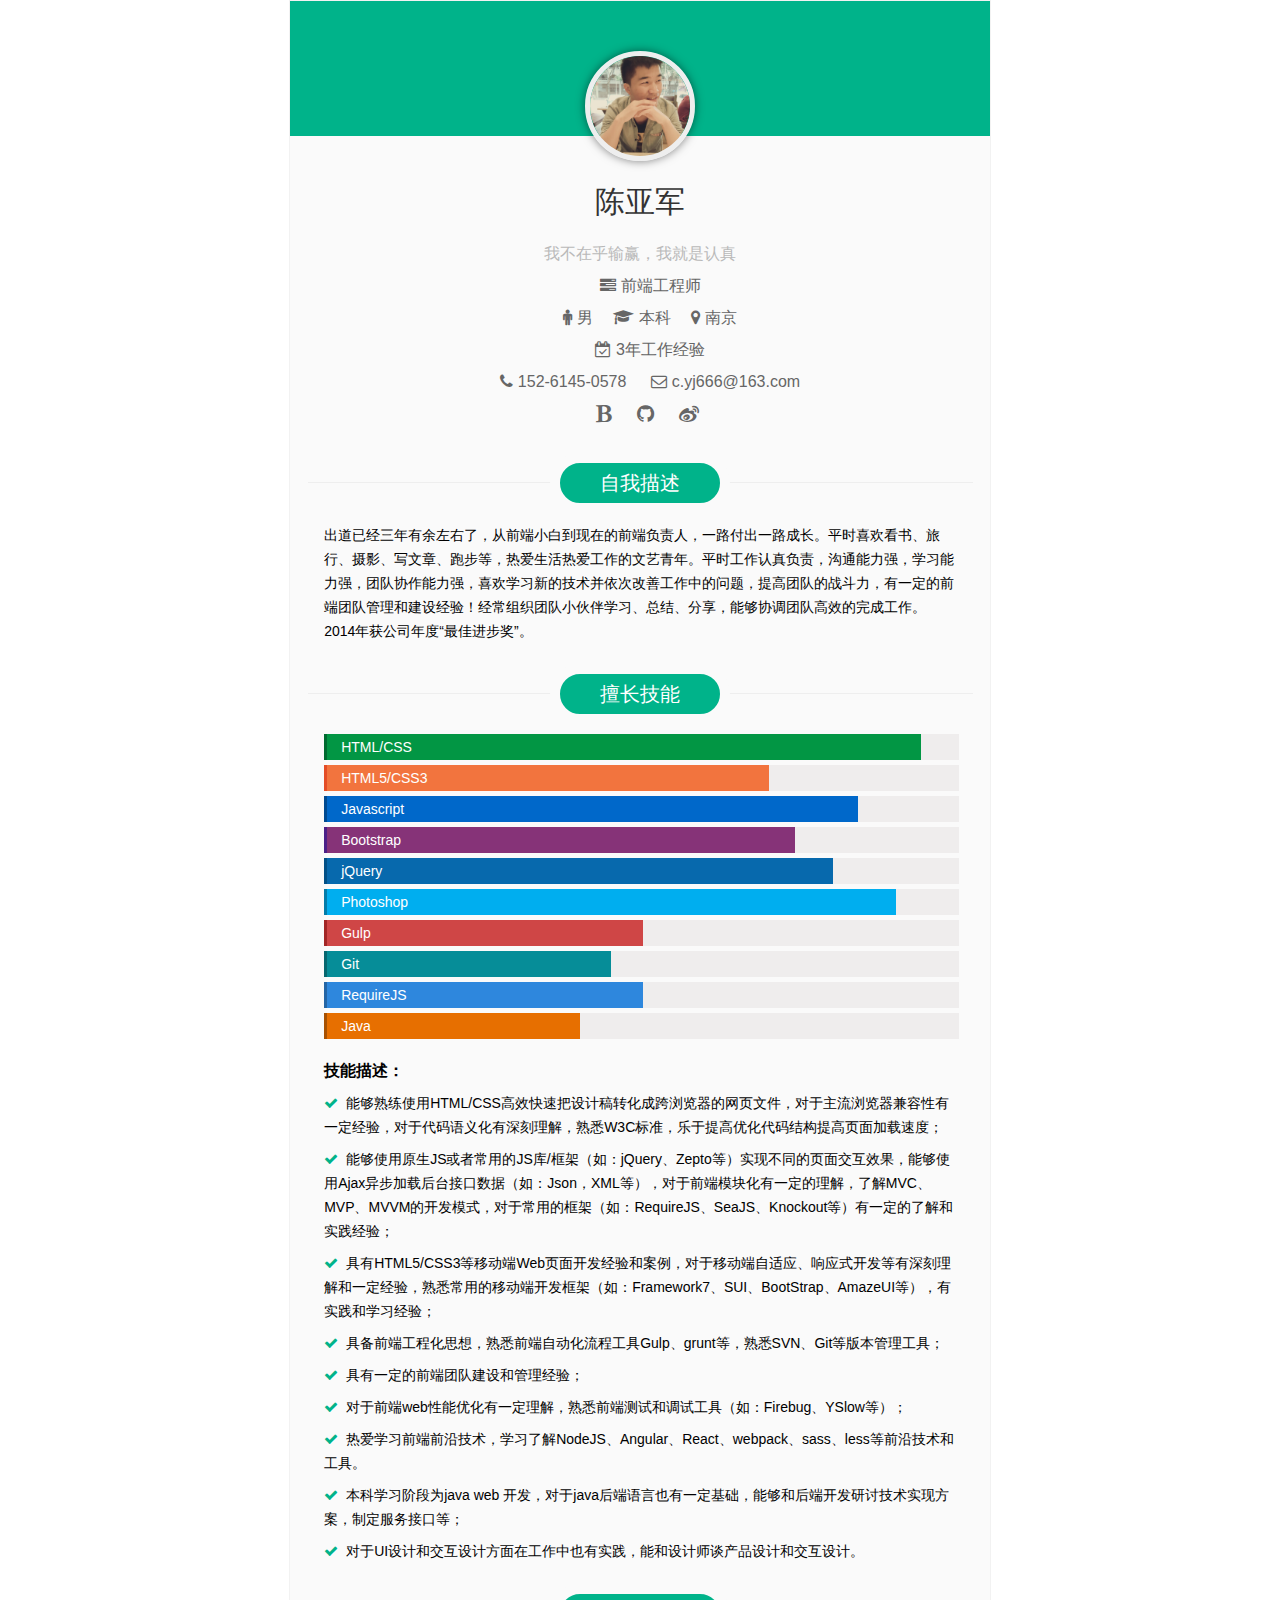
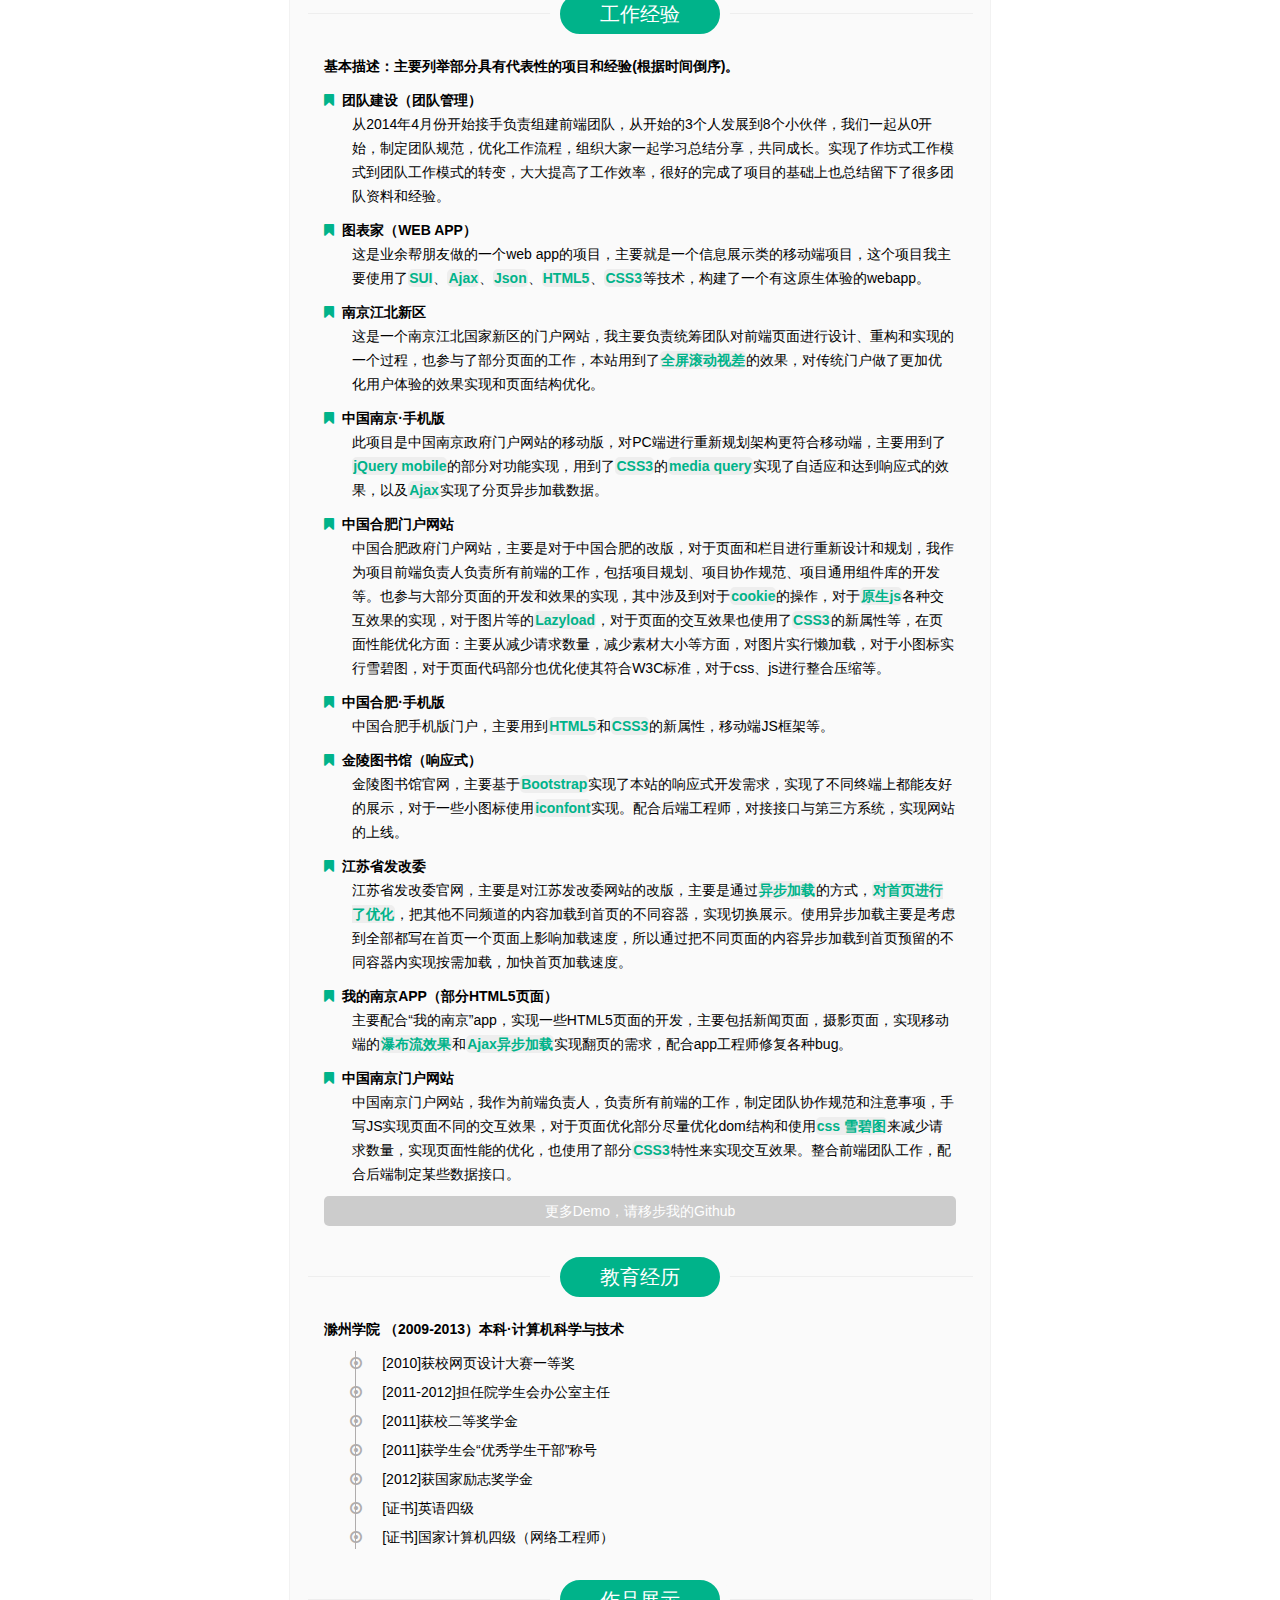
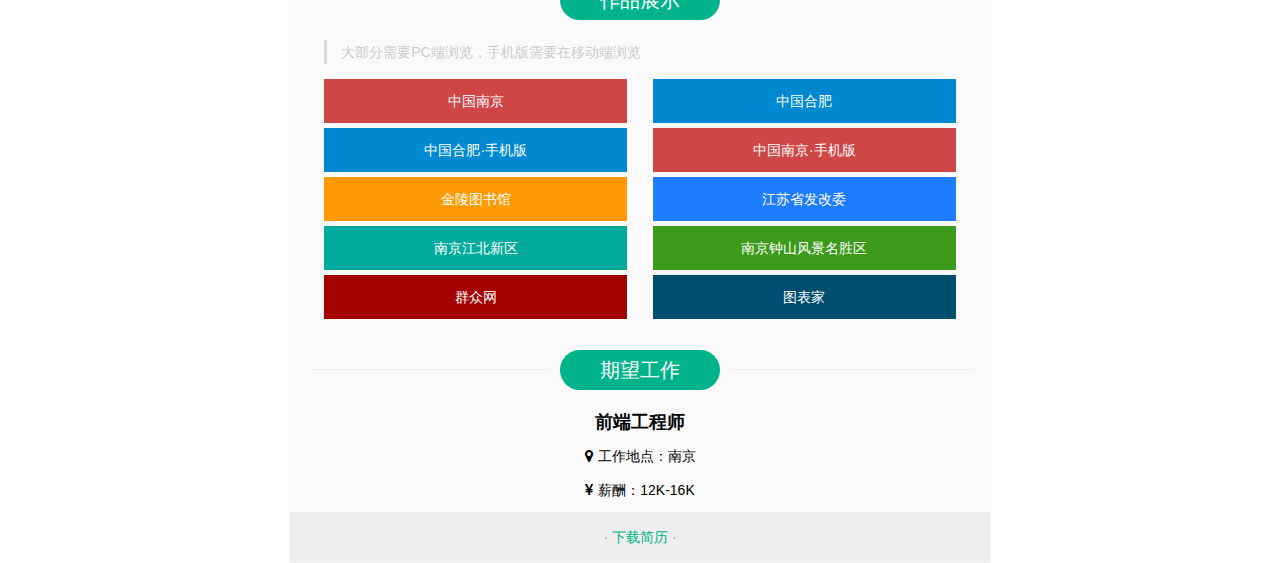
==== index.html @ d3f2488b "add tongji-baidu" ====
<!DOCTYPE html>
<html lang="en">
<head>
	<meta charset="UTF-8">
	<meta http-equiv="X-UA-Compatible" content="IE=edge">
	<title>Yajun's Resume</title>
	<meta name="viewport" content="initial-scale=1, maximum-scale=1">
	<meta name="apple-mobile-web-app-capable" content="yes">
    <meta name="apple-mobile-web-app-status-bar-style" content="black">

	<link rel="stylesheet" type="text/css"  href="css/resume.css">
	<link rel="stylesheet" type="text/css"  href="css/font-awesome.min.css">
</head>
<body>
<div class="warp">
	<div class="header">
		<img src="img/photo.jpg" />
	</div>
	<div class="block info">
		<h2>陈亚军</h2>
		<p class="f_word">我不在乎输赢，我就是认真</p>
		<p><i class="fa fa-tasks"></i>前端工程师</p>
		<p><span><i class="fa fa-male"></i>男</span><span><i class="fa fa-graduation-cap"></i>本科</span><span><i class="fa fa-map-marker"></i>南京</span></p>
		<p><i class="fa fa-calendar-check-o"></i><span>3年工作经验</span></p>
		<p><span><i class="fa fa-phone"></i>152-6145-0578</span> <span><i class="fa fa-envelope-o"></i>c.yj666@163.com</span></p>
		<p><a href="https://github.com/stuxt/stuxt.github.io/issues" target="_blank"><i class="fa fa-bold"></i></a><a href="https://github.com/stuxt" target="_blank"><i class="fa fa-github"></i></a><a href="http://weibo.com/cyj666" target="_blank"><i class="fa fa-weibo"></i></a></p>
	</div>
	<div class="ex-box">
		<div class="item-box">
			<div class="title">自我描述</div>
			<div class="content">
				<p>出道已经三年有余左右了，从前端小白到现在的前端负责人，一路付出一路成长。平时喜欢看书、旅行、摄影、写文章、跑步等，热爱生活热爱工作的文艺青年。平时工作认真负责，沟通能力强，学习能力强，团队协作能力强，喜欢学习新的技术并依次改善工作中的问题，提高团队的战斗力，有一定的前端团队管理和建设经验！经常组织团队小伙伴学习、总结、分享，能够协调团队高效的完成工作。2014年获公司年度“最佳进步奖”。</p>
			</div>
		</div>
		<div class="item-box skill">
			<div class="title">擅长技能</div>
			<div class="content">
				<ul class="tec-list">
					<li class="tec-hc"><div class="pro-box"><div class="pro-inner"><span>HTML/CSS</span></div></div></li>
					<li class="tec-h5c3"><div class="pro-box"><div class="pro-inner"><span>HTML5/CSS3</span></div></div></li>
					<li class="tec-js"><div class="pro-box"><div class="pro-inner"><span>Javascript</span></div></div></li>
					<li class="tec-bs"><div class="pro-box"><div class="pro-inner"><span>Bootstrap</span></div></div></li>
					<li class="tec-jq"><div class="pro-box"><div class="pro-inner"><span>jQuery</span></div></div></li>
					<!-- <li class="tec-node"><div class="pro-box"><div class="pro-inner"><span>NodeJS</span></div></div></li> -->
					<li class="tec-ps"><div class="pro-box"><div class="pro-inner"><span>Photoshop</span></div></div></li>
					<li class="tec-gulp"><div class="pro-box"><div class="pro-inner"><span>Gulp</span></div></div></li>
					<li class="tec-git"><div class="pro-box"><div class="pro-inner"><span>Git</span></div></div></li>
					<li class="tec-rq"><div class="pro-box"><div class="pro-inner"><span>RequireJS</span></div></div></li>
					<li class="tec-java"><div class="pro-box"><div class="pro-inner"><span>Java</span></div></div></li>
				</ul>
				<p><span>技能描述：</span></p>
				<ul class="skill-list">
					<li><i class="fa fa-check"></i>能够熟练使用HTML/CSS高效快速把设计稿转化成跨浏览器的网页文件，对于主流浏览器兼容性有一定经验，对于代码语义化有深刻理解，熟悉W3C标准，乐于提高优化代码结构提高页面加载速度；</li>
					<li><i class="fa fa-check"></i>能够使用原生JS或者常用的JS库/框架（如：jQuery、Zepto等）实现不同的页面交互效果，能够使用Ajax异步加载后台接口数据（如：Json，XML等），对于前端模块化有一定的理解，了解MVC、MVP、MVVM的开发模式，对于常用的框架（如：RequireJS、SeaJS、Knockout等）有一定的了解和实践经验；</li>
					<li><i class="fa fa-check"></i>具有HTML5/CSS3等移动端Web页面开发经验和案例，对于移动端自适应、响应式开发等有深刻理解和一定经验，熟悉常用的移动端开发框架（如：Framework7、SUI、BootStrap、AmazeUI等），有实践和学习经验；</li>
					<li><i class="fa fa-check"></i>具备前端工程化思想，熟悉前端自动化流程工具Gulp、grunt等，熟悉SVN、Git等版本管理工具；</li>
					<li><i class="fa fa-check"></i>具有一定的前端团队建设和管理经验；</li>
					<li><i class="fa fa-check"></i>对于前端web性能优化有一定理解，熟悉前端测试和调试工具（如：Firebug、YSlow等）；</li>
					<li><i class="fa fa-check"></i>热爱学习前端前沿技术，学习了解NodeJS、Angular、React、webpack、sass、less等前沿技术和工具。</li>
					<li><i class="fa fa-check"></i>本科学习阶段为java web 开发，对于java后端语言也有一定基础，能够和后端开发研讨技术实现方案，制定服务接口等；</li>
					<li><i class="fa fa-check"></i>对于UI设计和交互设计方面在工作中也有实践，能和设计师谈产品设计和交互设计。</li>
				</ul>
			</div>
		</div>
		<div class="item-box exp">
			<div class="title">工作经验</div>
			<div class="content">
				<p><span>基本描述：</span>主要列举部分具有代表性的项目和经验(根据时间倒序)。</p>
				<dl>
					<dt><i class="fa fa-bookmark"></i>团队建设（团队管理）</dt>
					<dd>从2014年4月份开始接手负责组建前端团队，从开始的3个人发展到8个小伙伴，我们一起从0开始，制定团队规范，优化工作流程，组织大家一起学习总结分享，共同成长。实现了作坊式工作模式到团队工作模式的转变，大大提高了工作效率，很好的完成了项目的基础上也总结留下了很多团队资料和经验。</dd>
					<dt><i class="fa fa-bookmark"></i>图表家（WEB APP）</dt>
					<dd>这是业余帮朋友做的一个web app的项目，主要就是一个信息展示类的移动端项目，这个项目我主要使用了<span>SUI</span>、<span>Ajax</span>、<span>Json</span>、<span>HTML5</span>、<span>CSS3</span>等技术，构建了一个有这原生体验的webapp。</dd>
					<dt><i class="fa fa-bookmark"></i>南京江北新区</dt>
					<dd>这是一个南京江北国家新区的门户网站，我主要负责统筹团队对前端页面进行设计、重构和实现的一个过程，也参与了部分页面的工作，本站用到了<span>全屏滚动视差</span>的效果，对传统门户做了更加优化用户体验的效果实现和页面结构优化。</dd>
					<dt><i class="fa fa-bookmark"></i>中国南京·手机版</dt>
					<dd>此项目是中国南京政府门户网站的移动版，对PC端进行重新规划架构更符合移动端，主要用到了<span>jQuery mobile</span>的部分对功能实现，用到了<span>CSS3</span>的<span>media query</span>实现了自适应和达到响应式的效果，以及<span>Ajax</span>实现了分页异步加载数据。</dd>
					<dt><i class="fa fa-bookmark"></i>中国合肥门户网站</dt>
					<dd>中国合肥政府门户网站，主要是对于中国合肥的改版，对于页面和栏目进行重新设计和规划，我作为项目前端负责人负责所有前端的工作，包括项目规划、项目协作规范、项目通用组件库的开发等。也参与大部分页面的开发和效果的实现，其中涉及到对于<span>cookie</span>的操作，对于<span>原生js</span>各种交互效果的实现，对于图片等的<span>Lazyload</span>，对于页面的交互效果也使用了<span>CSS3</span>的新属性等，在页面性能优化方面：主要从减少请求数量，减少素材大小等方面，对图片实行懒加载，对于小图标实行雪碧图，对于页面代码部分也优化使其符合W3C标准，对于css、js进行整合压缩等。</dd>
					<dt><i class="fa fa-bookmark"></i>中国合肥·手机版</dt>
					<dd>中国合肥手机版门户，主要用到<span>HTML5</span>和<span>CSS3</span>的新属性，移动端JS框架等。</dd>
					<dt><i class="fa fa-bookmark"></i>金陵图书馆（响应式）</dt>
					<dd>金陵图书馆官网，主要基于<span>Bootstrap</span>实现了本站的响应式开发需求，实现了不同终端上都能友好的展示，对于一些小图标使用<span>iconfont</span>实现。配合后端工程师，对接接口与第三方系统，实现网站的上线。</dd>
					<dt><i class="fa fa-bookmark"></i>江苏省发改委</dt>
					<dd>江苏省发改委官网，主要是对江苏发改委网站的改版，主要是通过<span>异步加载</span>的方式，<span>对首页进行了优化</span>，把其他不同频道的内容加载到首页的不同容器，实现切换展示。使用异步加载主要是考虑到全部都写在首页一个页面上影响加载速度，所以通过把不同页面的内容异步加载到首页预留的不同容器内实现按需加载，加快首页加载速度。</dd>
					<dt><i class="fa fa-bookmark"></i>我的南京APP（部分HTML5页面）</dt>
					<dd>主要配合“我的南京”app，实现一些HTML5页面的开发，主要包括新闻页面，摄影页面，实现移动端的<span>瀑布流效果</span>和<span>Ajax异步加载</span>实现翻页的需求，配合app工程师修复各种bug。</dd>
					<dt><i class="fa fa-bookmark"></i>中国南京门户网站</dt>
					<dd>中国南京门户网站，我作为前端负责人，负责所有前端的工作，制定团队协作规范和注意事项，手写JS实现页面不同的交互效果，对于页面优化部分尽量优化dom结构和使用<span>css 雪碧图</span>来减少请求数量，实现页面性能的优化，也使用了部分<span>CSS3</span>特性来实现交互效果。整合前端团队工作，配合后端制定某些数据接口。</dd>
				</dl>
				<a href="https://github.com/stuxt" target="_blank" class="a-github">更多Demo，请移步我的Github</a>
			</div>
		</div>
		<div class="item-box edu">
			<div class="title">教育经历</div>
			<div class="content">
				<p>滁州学院 （2009-2013）本科·计算机科学与技术</p>
				<ul>
					<li><i class="fa fa-dot-circle-o"></i>[2010]获校网页设计大赛一等奖</li>
					<li><i class="fa fa-dot-circle-o"></i>[2011-2012]担任院学生会办公室主任</li>
					<li><i class="fa fa-dot-circle-o"></i>[2011]获校二等奖学金</li>
					<li><i class="fa fa-dot-circle-o"></i>[2011]获学生会“优秀学生干部”称号</li>
					<li><i class="fa fa-dot-circle-o"></i>[2012]获国家励志奖学金</li>
					<li><i class="fa fa-dot-circle-o"></i>[证书]英语四级</li>
					<li><i class="fa fa-dot-circle-o"></i>[证书]国家计算机四级（网络工程师）</li>
				</ul>
			</div>
		</div>
		<div class="item-box product">
			<div class="title">作品展示</div>
			<div class="content">
				<p>大部分需要PC端浏览，手机版需要在移动端浏览</p>
				<ul>
					<li class="nj-pc"><a href="http://www.nj.gov.cn" target="_blank">中国南京</a></li>
					<li class="hf-pc"><a href="www.hefei.gov.cn" target="_blank">中国合肥</a></li>
					<li class="hf-mobile"><a href="http://www.hefei.gov.cn/m/" target="_blank">中国合肥·手机版</a></li>
					<li class="nj-mobile"><a href="http://www.nj.gov.cn/njgov_2014/zgnjsjb/" target="_blank">中国南京·手机版</a></li>
					<li class="jllib"><a href="http://www.jllib.cn" target="_blank">金陵图书馆</a></li>
					<li class="dpc-pc"><a href="http://www.jsdpc.gov.cn" target="_blank">江苏省发改委</a></li>
					<li class="njjb-pc"><a href="http://njna.nanjing.gov.cn/" target="_blank">南京江北新区</a></li>
					<li class="zsl-pc"><a href="http://zschina.nanjing.gov.cn/" target="_blank">南京钟山风景名胜区</a></li>
					<li class="qz-pc"><a href="http://www.qunzh.com" target="_blank">群众网</a></li>
					<li class="tbj-mobile"><a href="http://m.tubiaojia.com/" target="_blank">图表家</a></li>
				</ul>
			</div>
		</div>
		<div class="item-box job">
			<div class="title">期望工作</div>
			<div class="content">
				<p class="postion">前端工程师</p>
				<p><span><i class="fa fa-map-marker"></i>工作地点：南京</span></p>
				<p><i class="fa fa-jpy"></i>薪酬：12K-16K</p>
			</div>
		</div>
	</div>


	<div class="footer">
		<p>· <a href="https://github.com/stuxt/Resume/blob/master/files/Yajun's%20Resume.pdf" target="_blank">下载简历</a> ·</p>
	</div>
</div>

	<!-- 百度统计代码 -->
	<script>
	var _hmt = _hmt || [];
	(function() {
	  var hm = document.createElement("script");
	  hm.src = "//hm.baidu.com/hm.js?082cbb7726f871bb41e9bd80e01b9cf1";
	  var s = document.getElementsByTagName("script")[0]; 
	  s.parentNode.insertBefore(hm, s);
	})();
	</script>
</body>
</html>
---- css/resume.css ----
@charset "utf-8";

html{ font-size: 100px; font-family: "Microsoft YaHei",sans-serif;}
/*css reset*/
body,div,dl,dt,dd,ul,ol,li,h1,h2,h3,h4,h5,h6,form,input,textarea,p,select,span { margin:0px; padding:0px;}
img{ border:none; }
dl,ul,ol,menu,li { list-style:none; }
li{list-style-type:none;}
p{word-wrap:break-word}
.clearfix:before, .clearfix:after {
		content: "";
		display: table;
		clear:both;
}
.clear{ clear:both;}
.left{ float:left;}
.right{ float:right;}
a{ text-decoration: none;}

/*css reset  end*/

.warp{ max-width: 7rem; background-color: #fafafa; margin: 0 auto; border: 1px solid #f2f2f2;}
.header{ height: 1.35rem; background-color: #00B38A; text-align: center;}
.header img{ width: 1rem; height: 1rem; border-radius: 50%; border:5px #eee solid; margin-top: .5rem; box-shadow: 0px 0px 10px rgba(0,0,0,.5);}

.info{ text-align: center; color: #666; font-size: .16rem; line-height: .32rem; margin-top: .5rem;}
.info h2{ font-size: .3rem; color: #333; margin: .2rem 0; font-weight: normal;}
.f_word{ color: #B9B9B9;}
.info i{ margin-right: .05rem; margin-left: .2rem;}
.info a{ color: #666; font-size: .2rem;}
.info a:hover{ color: #00B38A;}

.ex-box{ width: 95%; margin: 0 auto;}
.item-box{ border-top: 1px solid #eee; margin-top: .5rem;}
.item-box .title{ font-size: .2rem; width: 1.5rem; margin: 0 auto; text-align: center; margin-top: -30px; padding: .05rem;
	 height: .3rem; line-height: .3rem; border:.1rem #fafafa solid; border-radius: .5rem; color: #fff; background-color: #00B38A;}
.item-box .content{ width: 95%; margin: 10px auto; font-size: .14rem; line-height: .24rem;}

.tec-list li{ width: 100%; height: .26rem;line-height: .26rem;  margin: 5px 0; border-left: 3px solid #999;}
.tec-list li .pro-box{ width: 100%; background-color: #EFEDED; overflow: hidden;}
.tec-list li .pro-inner{ float: left; color: #fff; text-indent: 1em; }
.tec-list li.tec-hc{border-left: 3px solid #006B30;}
.tec-list li.tec-hc .pro-inner{ width: 94%; background-color: #029644;}
.tec-list li.tec-h5c3{border-left: 3px solid #E44D26;}
.tec-list li.tec-h5c3 .pro-inner{ width: 70%; background-color: #F2743E;}
.tec-list li.tec-js{border-left: 3px solid #004A90;}
.tec-list li.tec-js .pro-inner{ width: 84%; background-color: #0068CA;}
.tec-list li.tec-bs{border-left: 3px solid #4C2088;}
.tec-list li.tec-bs .pro-inner{ width: 74%; background-color: #863378;}
.tec-list li.tec-jq{border-left: 3px solid #025086;}
.tec-list li.tec-jq .pro-inner{ width: 80%; background-color: #0769AD;}
.tec-list li.tec-node{border-left: 3px solid #507501;}
.tec-list li.tec-node .pro-inner{ width: 10%; background-color: #80BD01;}
.tec-list li.tec-ps{border-left: 3px solid #037CA9;}
.tec-list li.tec-ps .pro-inner{ width: 90%; background-color: #00AEEF;}
.tec-list li.tec-gulp{border-left: 3px solid #A22626;}
.tec-list li.tec-gulp .pro-inner{ width: 50%; background-color: #CF4646;}
.tec-list li.tec-git{border-left: 3px solid #07676F;}
.tec-list li.tec-git .pro-inner{ width: 45%; background-color: #068D98;}
.tec-list li.tec-rq{border-left: 3px solid #2465A5;}
.tec-list li.tec-rq .pro-inner{ width: 50%; background-color: #2E87DD;}
.tec-list li.tec-java{border-left: 3px solid #A75102;}
.tec-list li.tec-java .pro-inner{ width: 40%; background-color: #E76F00;}

.skill .content p{ margin-top: .2rem;}
.skill .content p span{ font-weight: bold; font-size: .16rem;}
.skill-list{ margin-top: .05rem;}
.skill-list li{ margin: 8px 0;}
.skill-list li i{ margin-right: 8px; color: #00B38A;}

.exp .content p{ font-weight: bold; margin: .1rem 0;}
.exp .content dl{}
.exp .content dt{ font-weight: bold; margin-top: .1rem;}
.exp .content dt i{margin-right: 8px; color: #00B38A;}
.exp .content dd{ padding-left: 2em;}
.exp .content dd span{ background-color: #eee; color: #00B38A; border-radius: 5px; padding: 1px; font-weight: bold;}
.exp .a-github{ display: block; width: 100%; height: 30px; line-height: 30px; margin: 10px auto; 
	border-radius: 5px; text-align: center; background-color: #ccc; color: #fff;}
.exp .a-github:hover{ background-color: #00B38A;}

.edu .content p{ font-weight: bold; margin: .1rem 0;}
.edu .content ul{ border-left: 1px solid #AFACAC; width: 90%; margin: 0 auto; }
.edu .content ul li{ margin: 5px 0; margin-left: -6px;}
.edu .content ul li i{ margin-right: 20px; color: #AFACAC;}
.edu .content ul li:hover{ color: #00B38A;}
.edu .content ul li:hover i{color: #00B38A;}

.product .content p{ border-left: #ddd 3px solid; padding-left: 1em; margin: .1rem 0; color: #ccc;}
.product .content ul{ overflow: hidden;}
.product .content li{ width: 48%; padding: .1rem 0; margin-top: 5px; float: left; text-align: center;}
.product .content li:nth-child(2n){ float: right;}
.product .content li a{ display: block; color: #fff;}
.product .content li.nj-pc{ background-color:#CF4646; }
.product .content li.hf-pc{ background-color:#0089D1; }
.product .content li.dpc-pc{ background-color:#1E7DFF; }
.product .content li.nj-mobile{ background-color:#CF4646; }
.product .content li.hf-mobile{ background-color:#0089D1; }
.product .content li.jllib{ background-color:#FE9901; }
.product .content li.njjb-pc{ background-color:#00AB9D; }
.product .content li.zsl-pc{ background-color:#3C9B1B; }
.product .content li.qz-pc{ background-color:#A50101; }
.product .content li.tbj-mobile{ background-color:#004E6F; }

.job .content{ text-align: center;}
.job .content p{ margin: .1rem 0;}
.postion{ font-size: .18rem; font-weight: bold;}
.job .content p i{ margin-right: 5px;}


.footer{ height: .5rem; text-align: center; font-size: .14rem; color: #999; line-height: .5rem; background-color: #eee;}
.footer a{color: #00B38A;}
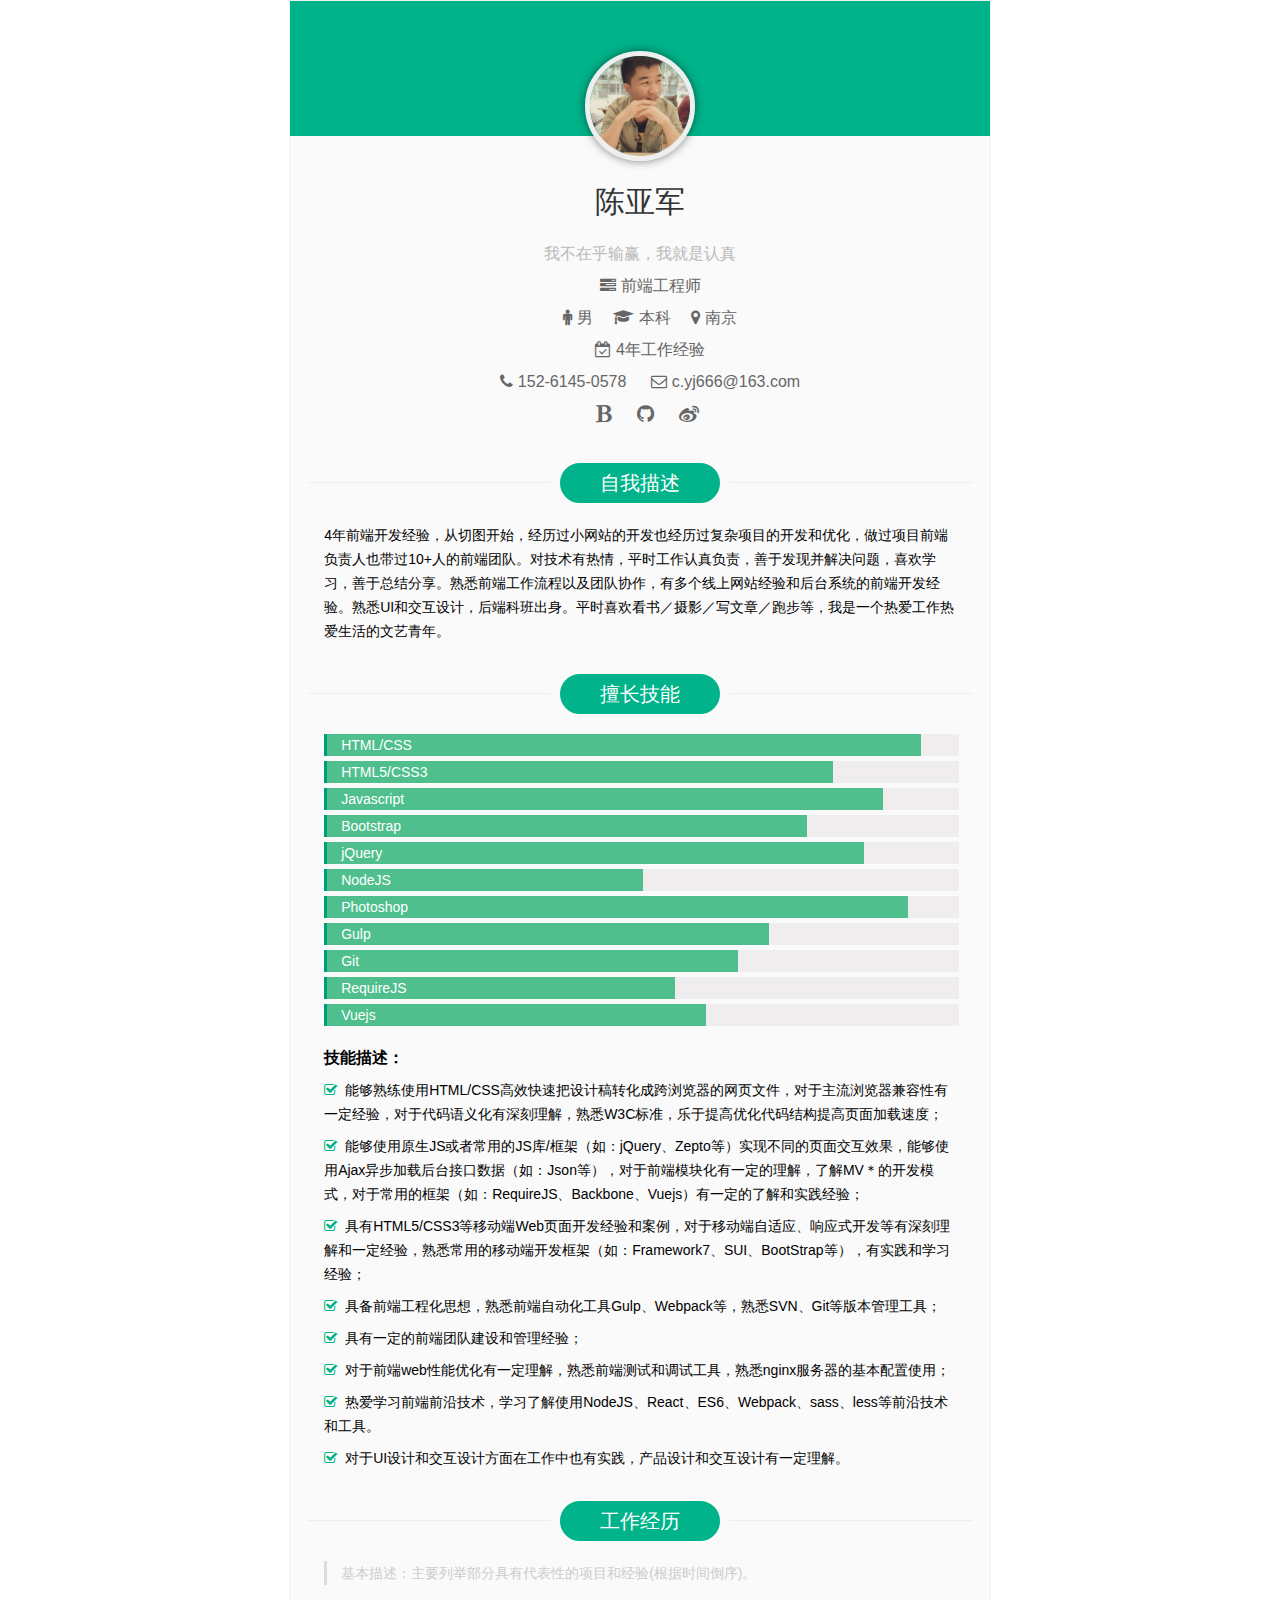
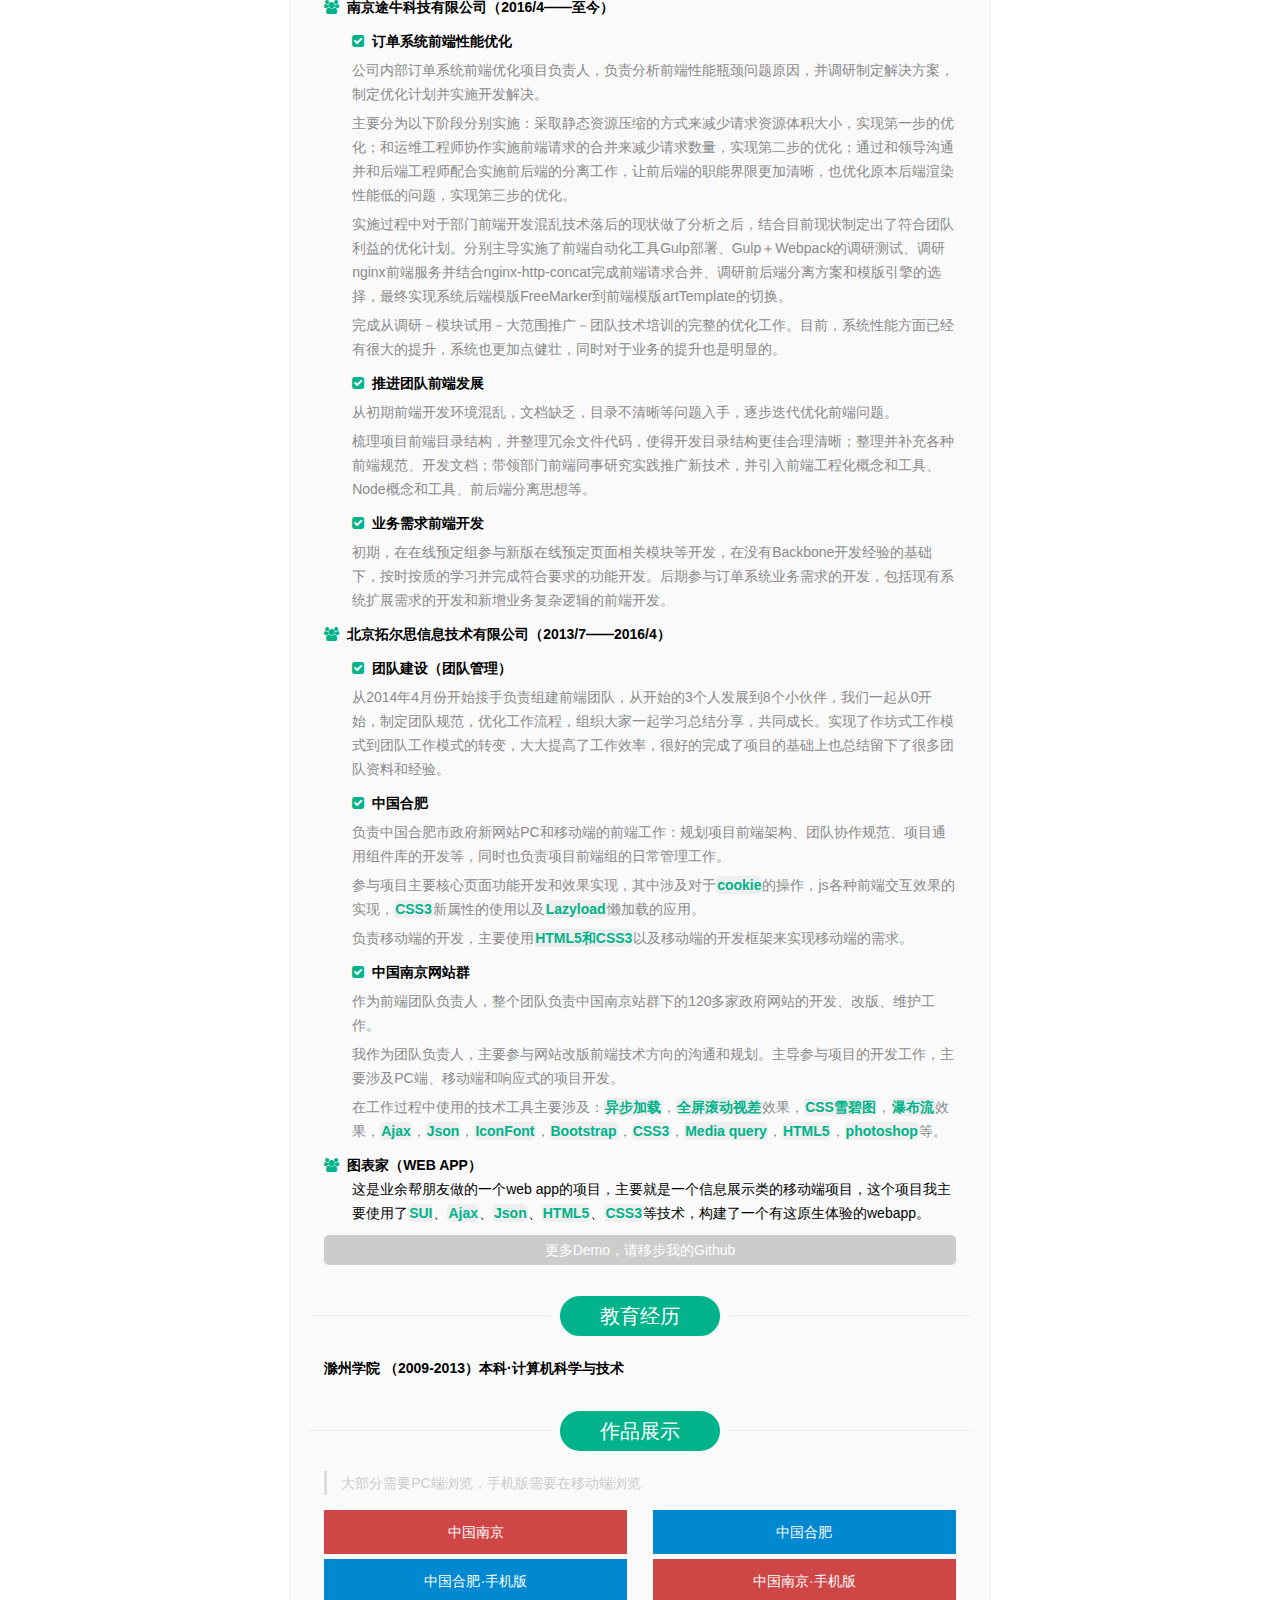
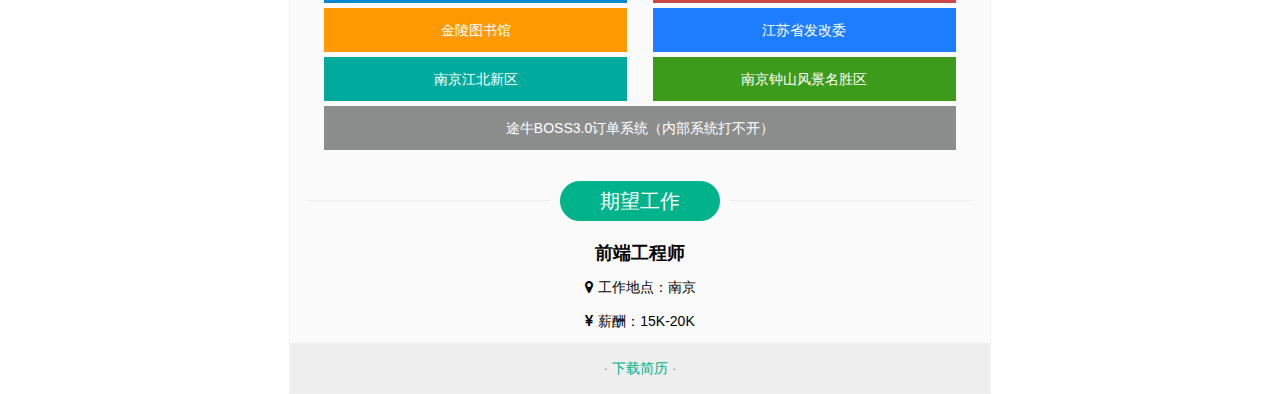
==== commit 15dd499a: "2017Resume" ====
--- a/index.html
+++ b/index.html
@@ -8,7 +8,7 @@
 	<meta name="apple-mobile-web-app-capable" content="yes">
     <meta name="apple-mobile-web-app-status-bar-style" content="black">
 
-	<link rel="stylesheet" type="text/css"  href="css/resume.css">
+	<link rel="stylesheet" type="text/css"  href="css/resume-v2.css">
 	<link rel="stylesheet" type="text/css"  href="css/font-awesome.min.css">
 </head>
 <body>
@@ -21,7 +21,7 @@
 		<p class="f_word">我不在乎输赢，我就是认真</p>
 		<p><i class="fa fa-tasks"></i>前端工程师</p>
 		<p><span><i class="fa fa-male"></i>男</span><span><i class="fa fa-graduation-cap"></i>本科</span><span><i class="fa fa-map-marker"></i>南京</span></p>
-		<p><i class="fa fa-calendar-check-o"></i><span>3年工作经验</span></p>
+		<p><i class="fa fa-calendar-check-o"></i><span>4年工作经验</span></p>
 		<p><span><i class="fa fa-phone"></i>152-6145-0578</span> <span><i class="fa fa-envelope-o"></i>c.yj666@163.com</span></p>
 		<p><a href="https://github.com/stuxt/stuxt.github.io/issues" target="_blank"><i class="fa fa-bold"></i></a><a href="https://github.com/stuxt" target="_blank"><i class="fa fa-github"></i></a><a href="http://weibo.com/cyj666" target="_blank"><i class="fa fa-weibo"></i></a></p>
 	</div>
@@ -29,7 +29,7 @@
 		<div class="item-box">
 			<div class="title">自我描述</div>
 			<div class="content">
-				<p>出道已经三年有余左右了，从前端小白到现在的前端负责人，一路付出一路成长。平时喜欢看书、旅行、摄影、写文章、跑步等，热爱生活热爱工作的文艺青年。平时工作认真负责，沟通能力强，学习能力强，团队协作能力强，喜欢学习新的技术并依次改善工作中的问题，提高团队的战斗力，有一定的前端团队管理和建设经验！经常组织团队小伙伴学习、总结、分享，能够协调团队高效的完成工作。2014年获公司年度“最佳进步奖”。</p>
+				<p>4年前端开发经验，从切图开始，经历过小网站的开发也经历过复杂项目的开发和优化，做过项目前端负责人也带过10+人的前端团队。对技术有热情，平时工作认真负责，善于发现并解决问题，喜欢学习，善于总结分享。熟悉前端工作流程以及团队协作，有多个线上网站经验和后台系统的前端开发经验。熟悉UI和交互设计，后端科班出身。平时喜欢看书／摄影／写文章／跑步等，我是一个热爱工作热爱生活的文艺青年。</p>
 			</div>
 		</div>
 		<div class="item-box skill">
@@ -41,52 +41,89 @@
 					<li class="tec-js"><div class="pro-box"><div class="pro-inner"><span>Javascript</span></div></div></li>
 					<li class="tec-bs"><div class="pro-box"><div class="pro-inner"><span>Bootstrap</span></div></div></li>
 					<li class="tec-jq"><div class="pro-box"><div class="pro-inner"><span>jQuery</span></div></div></li>
-					<!-- <li class="tec-node"><div class="pro-box"><div class="pro-inner"><span>NodeJS</span></div></div></li> -->
+					<li class="tec-node"><div class="pro-box"><div class="pro-inner"><span>NodeJS</span></div></div></li>
 					<li class="tec-ps"><div class="pro-box"><div class="pro-inner"><span>Photoshop</span></div></div></li>
 					<li class="tec-gulp"><div class="pro-box"><div class="pro-inner"><span>Gulp</span></div></div></li>
 					<li class="tec-git"><div class="pro-box"><div class="pro-inner"><span>Git</span></div></div></li>
 					<li class="tec-rq"><div class="pro-box"><div class="pro-inner"><span>RequireJS</span></div></div></li>
-					<li class="tec-java"><div class="pro-box"><div class="pro-inner"><span>Java</span></div></div></li>
+					<li class="tec-vue"><div class="pro-box"><div class="pro-inner"><span>Vuejs</span></div></div></li>
 				</ul>
 				<p><span>技能描述：</span></p>
 				<ul class="skill-list">
-					<li><i class="fa fa-check"></i>能够熟练使用HTML/CSS高效快速把设计稿转化成跨浏览器的网页文件，对于主流浏览器兼容性有一定经验，对于代码语义化有深刻理解，熟悉W3C标准，乐于提高优化代码结构提高页面加载速度；</li>
-					<li><i class="fa fa-check"></i>能够使用原生JS或者常用的JS库/框架（如：jQuery、Zepto等）实现不同的页面交互效果，能够使用Ajax异步加载后台接口数据（如：Json，XML等），对于前端模块化有一定的理解，了解MVC、MVP、MVVM的开发模式，对于常用的框架（如：RequireJS、SeaJS、Knockout等）有一定的了解和实践经验；</li>
-					<li><i class="fa fa-check"></i>具有HTML5/CSS3等移动端Web页面开发经验和案例，对于移动端自适应、响应式开发等有深刻理解和一定经验，熟悉常用的移动端开发框架（如：Framework7、SUI、BootStrap、AmazeUI等），有实践和学习经验；</li>
-					<li><i class="fa fa-check"></i>具备前端工程化思想，熟悉前端自动化流程工具Gulp、grunt等，熟悉SVN、Git等版本管理工具；</li>
-					<li><i class="fa fa-check"></i>具有一定的前端团队建设和管理经验；</li>
-					<li><i class="fa fa-check"></i>对于前端web性能优化有一定理解，熟悉前端测试和调试工具（如：Firebug、YSlow等）；</li>
-					<li><i class="fa fa-check"></i>热爱学习前端前沿技术，学习了解NodeJS、Angular、React、webpack、sass、less等前沿技术和工具。</li>
-					<li><i class="fa fa-check"></i>本科学习阶段为java web 开发，对于java后端语言也有一定基础，能够和后端开发研讨技术实现方案，制定服务接口等；</li>
-					<li><i class="fa fa-check"></i>对于UI设计和交互设计方面在工作中也有实践，能和设计师谈产品设计和交互设计。</li>
+					<li><i class="fa fa-check-square-o"></i>能够熟练使用HTML/CSS高效快速把设计稿转化成跨浏览器的网页文件，对于主流浏览器兼容性有一定经验，对于代码语义化有深刻理解，熟悉W3C标准，乐于提高优化代码结构提高页面加载速度；</li>
+					<li><i class="fa fa-check-square-o"></i>能够使用原生JS或者常用的JS库/框架（如：jQuery、Zepto等）实现不同的页面交互效果，能够使用Ajax异步加载后台接口数据（如：Json等），对于前端模块化有一定的理解，了解MV＊的开发模式，对于常用的框架（如：RequireJS、Backbone、Vuejs）有一定的了解和实践经验；</li>
+					<li><i class="fa fa-check-square-o"></i>具有HTML5/CSS3等移动端Web页面开发经验和案例，对于移动端自适应、响应式开发等有深刻理解和一定经验，熟悉常用的移动端开发框架（如：Framework7、SUI、BootStrap等），有实践和学习经验；</li>
+					<li><i class="fa fa-check-square-o"></i>具备前端工程化思想，熟悉前端自动化工具Gulp、Webpack等，熟悉SVN、Git等版本管理工具；</li>
+					<li><i class="fa fa-check-square-o"></i>具有一定的前端团队建设和管理经验；</li>
+					<li><i class="fa fa-check-square-o"></i>对于前端web性能优化有一定理解，熟悉前端测试和调试工具，熟悉nginx服务器的基本配置使用；</li>
+					<li><i class="fa fa-check-square-o"></i>热爱学习前端前沿技术，学习了解使用NodeJS、React、ES6、Webpack、sass、less等前沿技术和工具。</li>
+					<li><i class="fa fa-check-square-o"></i>对于UI设计和交互设计方面在工作中也有实践，产品设计和交互设计有一定理解。</li>
 				</ul>
 			</div>
 		</div>
 		<div class="item-box exp">
-			<div class="title">工作经验</div>
+			<div class="title">工作经历</div>
 			<div class="content">
 				<p><span>基本描述：</span>主要列举部分具有代表性的项目和经验(根据时间倒序)。</p>
 				<dl>
-					<dt><i class="fa fa-bookmark"></i>团队建设（团队管理）</dt>
-					<dd>从2014年4月份开始接手负责组建前端团队，从开始的3个人发展到8个小伙伴，我们一起从0开始，制定团队规范，优化工作流程，组织大家一起学习总结分享，共同成长。实现了作坊式工作模式到团队工作模式的转变，大大提高了工作效率，很好的完成了项目的基础上也总结留下了很多团队资料和经验。</dd>
-					<dt><i class="fa fa-bookmark"></i>图表家（WEB APP）</dt>
+					<dt><i class="fa fa-users"></i>南京途牛科技有限公司（2016/4——至今）</dt>
+					<dd>
+						<ul>
+							<li class="exp-item-title"><i class="fa fa-check-square"></i>订单系统前端性能优化</li>
+							<li class="exp-item-content">
+								<p>公司内部订单系统前端优化项目负责人，负责分析前端性能瓶颈问题原因，并调研制定解决方案，制定优化计划并实施开发解决。</p>
+								<p>主要分为以下阶段分别实施：采取静态资源压缩的方式来减少请求资源体积大小，实现第一步的优化；和运维工程师协作实施前端请求的合并来减少请求数量，实现第二步的优化；通过和领导沟通并和后端工程师配合实施前后端的分离工作，让前后端的职能界限更加清晰，也优化原本后端渲染性能低的问题，实现第三步的优化。</p>
+								<p>实施过程中对于部门前端开发混乱技术落后的现状做了分析之后，结合目前现状制定出了符合团队利益的优化计划。分别主导实施了前端自动化工具Gulp部署、Gulp＋Webpack的调研测试、调研nginx前端服务并结合nginx-http-concat完成前端请求合并、调研前后端分离方案和模版引擎的选择，最终实现系统后端模版FreeMarker到前端模版artTemplate的切换。</p>
+								<p>完成从调研－模块试用－大范围推广－团队技术培训的完整的优化工作。目前，系统性能方面已经有很大的提升，系统也更加点健壮，同时对于业务的提升也是明显的。</p>
+							</li>
+
+							<li class="exp-item-title"><i class="fa fa-check-square"></i>推进团队前端发展</li>
+							<li class="exp-item-content">
+								<p>从初期前端开发环境混乱，文档缺乏，目录不清晰等问题入手，逐步迭代优化前端问题。</p>
+								<p>梳理项目前端目录结构，并整理冗余文件代码，使得开发目录结构更佳合理清晰；整理并补充各种前端规范、开发文档；带领部门前端同事研究实践推广新技术，并引入前端工程化概念和工具、Node概念和工具、前后端分离思想等。</p>
+							</li>
+
+							<li class="exp-item-title"><i class="fa fa-check-square"></i>业务需求前端开发</li>
+							<li class="exp-item-content">
+								<p>初期，在在线预定组参与新版在线预定页面相关模块等开发，在没有Backbone开发经验的基础下，按时按质的学习并完成符合要求的功能开发。后期参与订单系统业务需求的开发，包括现有系统扩展需求的开发和新增业务复杂逻辑的前端开发。</p>
+							</li>
+						</ul>
+					</dd>
+					<dt><i class="fa fa-users"></i>北京拓尔思信息技术有限公司（2013/7——2016/4）</dt>
+					<dd>
+						<ul>
+							<li class="exp-item-title"><i class="fa fa-check-square"></i>团队建设（团队管理）</li>
+							<li class="exp-item-content">
+								<p>从2014年4月份开始接手负责组建前端团队，从开始的3个人发展到8个小伙伴，我们一起从0开始，制定团队规范，优化工作流程，组织大家一起学习总结分享，共同成长。实现了作坊式工作模式到团队工作模式的转变，大大提高了工作效率，很好的完成了项目的基础上也总结留下了很多团队资料和经验。</p>
+							</li>
+
+							<li class="exp-item-title"><i class="fa fa-check-square"></i>中国合肥</li>
+							<li class="exp-item-content">
+								<p>负责中国合肥市政府新网站PC和移动端的前端工作：规划项目前端架构、团队协作规范、项目通用组件库的开发等，同时也负责项目前端组的日常管理工作。</p>
+								<p>参与项目主要核心页面功能开发和效果实现，其中涉及对于<span>cookie</span>的操作，js各种前端交互效果的实现，<span>CSS3</span>新属性的使用以及<span>Lazyload</span>懒加载的应用。</p>
+								<p>负责移动端的开发，主要使用<span>HTML5和CSS3</span>以及移动端的开发框架来实现移动端的需求。</p>
+							</li>
+
+							<li class="exp-item-title"><i class="fa fa-check-square"></i>中国南京网站群</li>
+							<li class="exp-item-content">
+								<p>作为前端团队负责人，整个团队负责中国南京站群下的120多家政府网站的开发、改版、维护工作。</p>
+								<p>我作为团队负责人，主要参与网站改版前端技术方向的沟通和规划。主导参与项目的开发工作，主要涉及PC端、移动端和响应式的项目开发。</p>
+								<p>在工作过程中使用的技术工具主要涉及：<span>异步加载</span>，<span>全屏滚动视差</span>效果，<span>CSS雪碧图</span>，<span>瀑布流</span>效果，<span>Ajax</span>，<span>Json</span>，<span>IconFont</span>，<span>Bootstrap</span>，<span>CSS3</span>，<span>Media query</span>，<span>HTML5</span>，<span>photoshop</span>等。</p>
+							</li>
+
+							<!--<li class="exp-item-content">中国南京（手机版）：此项目是中国南京政府门户网站的移动版，对PC端进行重新规划架构更符合移动端，主要用到了<span>jQuery mobile</span>的部分对功能实现，用到了<span>CSS3</span>的<span>media query</span>实现了自适应和达到响应式的效果，以及<span>Ajax</span>实现了分页异步加载数据。</li>-->
+
+							<!--<li class="exp-item-content">金陵图书馆（响应式）：金陵图书馆官网，主要基于<span>Bootstrap</span>实现了本站的响应式开发需求，实现了不同终端上都能友好的展示，对于一些小图标使用<span>iconfont</span>实现。配合后端工程师，对接接口与第三方系统，实现网站的上线。</li>-->
+
+							<!--<li class="exp-item-content">江苏省发改委：江苏省发改委官网，主要是对江苏发改委网站的改版，主要是通过<span>异步加载</span>的方式，<span>对首页进行了优化</span>，把其他不同频道的内容加载到首页的不同容器，实现切换展示。使用异步加载主要是考虑到全部都写在首页一个页面上影响加载速度，所以通过把不同页面的内容异步加载到首页预留的不同容器内实现按需加载，加快首页加载速度。</li>-->
+
+							<!--<li class="exp-item-content">我的南京APP（部分HTML5页面）：主要配合“我的南京”app，实现一些HTML5页面的开发，主要包括新闻页面，摄影页面，实现移动端的<span>瀑布流效果</span>和<span>Ajax异步加载</span>实现翻页的需求，配合app工程师修复各种bug。</li>-->
+
+							<!--<li class="exp-item-content">中国南京门户网站：我作为前端负责人，负责所有前端的工作，制定团队协作规范和注意事项，手写JS实现页面不同的交互效果，对于页面优化部分尽量优化dom结构和使用<span>css 雪碧图</span>来减少请求数量，实现页面性能的优化，也使用了部分<span>CSS3</span>特性来实现交互效果。整合前端团队工作，配合后端制定某些数据接口。</li>-->
+						</ul>
+					</dd>
+					<dt><i class="fa fa-users"></i>图表家（WEB APP）</dt>
 					<dd>这是业余帮朋友做的一个web app的项目，主要就是一个信息展示类的移动端项目，这个项目我主要使用了<span>SUI</span>、<span>Ajax</span>、<span>Json</span>、<span>HTML5</span>、<span>CSS3</span>等技术，构建了一个有这原生体验的webapp。</dd>
-					<dt><i class="fa fa-bookmark"></i>南京江北新区</dt>
-					<dd>这是一个南京江北国家新区的门户网站，我主要负责统筹团队对前端页面进行设计、重构和实现的一个过程，也参与了部分页面的工作，本站用到了<span>全屏滚动视差</span>的效果，对传统门户做了更加优化用户体验的效果实现和页面结构优化。</dd>
-					<dt><i class="fa fa-bookmark"></i>中国南京·手机版</dt>
-					<dd>此项目是中国南京政府门户网站的移动版，对PC端进行重新规划架构更符合移动端，主要用到了<span>jQuery mobile</span>的部分对功能实现，用到了<span>CSS3</span>的<span>media query</span>实现了自适应和达到响应式的效果，以及<span>Ajax</span>实现了分页异步加载数据。</dd>
-					<dt><i class="fa fa-bookmark"></i>中国合肥门户网站</dt>
-					<dd>中国合肥政府门户网站，主要是对于中国合肥的改版，对于页面和栏目进行重新设计和规划，我作为项目前端负责人负责所有前端的工作，包括项目规划、项目协作规范、项目通用组件库的开发等。也参与大部分页面的开发和效果的实现，其中涉及到对于<span>cookie</span>的操作，对于<span>原生js</span>各种交互效果的实现，对于图片等的<span>Lazyload</span>，对于页面的交互效果也使用了<span>CSS3</span>的新属性等，在页面性能优化方面：主要从减少请求数量，减少素材大小等方面，对图片实行懒加载，对于小图标实行雪碧图，对于页面代码部分也优化使其符合W3C标准，对于css、js进行整合压缩等。</dd>
-					<dt><i class="fa fa-bookmark"></i>中国合肥·手机版</dt>
-					<dd>中国合肥手机版门户，主要用到<span>HTML5</span>和<span>CSS3</span>的新属性，移动端JS框架等。</dd>
-					<dt><i class="fa fa-bookmark"></i>金陵图书馆（响应式）</dt>
-					<dd>金陵图书馆官网，主要基于<span>Bootstrap</span>实现了本站的响应式开发需求，实现了不同终端上都能友好的展示，对于一些小图标使用<span>iconfont</span>实现。配合后端工程师，对接接口与第三方系统，实现网站的上线。</dd>
-					<dt><i class="fa fa-bookmark"></i>江苏省发改委</dt>
-					<dd>江苏省发改委官网，主要是对江苏发改委网站的改版，主要是通过<span>异步加载</span>的方式，<span>对首页进行了优化</span>，把其他不同频道的内容加载到首页的不同容器，实现切换展示。使用异步加载主要是考虑到全部都写在首页一个页面上影响加载速度，所以通过把不同页面的内容异步加载到首页预留的不同容器内实现按需加载，加快首页加载速度。</dd>
-					<dt><i class="fa fa-bookmark"></i>我的南京APP（部分HTML5页面）</dt>
-					<dd>主要配合“我的南京”app，实现一些HTML5页面的开发，主要包括新闻页面，摄影页面，实现移动端的<span>瀑布流效果</span>和<span>Ajax异步加载</span>实现翻页的需求，配合app工程师修复各种bug。</dd>
-					<dt><i class="fa fa-bookmark"></i>中国南京门户网站</dt>
-					<dd>中国南京门户网站，我作为前端负责人，负责所有前端的工作，制定团队协作规范和注意事项，手写JS实现页面不同的交互效果，对于页面优化部分尽量优化dom结构和使用<span>css 雪碧图</span>来减少请求数量，实现页面性能的优化，也使用了部分<span>CSS3</span>特性来实现交互效果。整合前端团队工作，配合后端制定某些数据接口。</dd>
 				</dl>
 				<a href="https://github.com/stuxt" target="_blank" class="a-github">更多Demo，请移步我的Github</a>
 			</div>
@@ -95,15 +132,15 @@
 			<div class="title">教育经历</div>
 			<div class="content">
 				<p>滁州学院 （2009-2013）本科·计算机科学与技术</p>
-				<ul>
-					<li><i class="fa fa-dot-circle-o"></i>[2010]获校网页设计大赛一等奖</li>
-					<li><i class="fa fa-dot-circle-o"></i>[2011-2012]担任院学生会办公室主任</li>
-					<li><i class="fa fa-dot-circle-o"></i>[2011]获校二等奖学金</li>
-					<li><i class="fa fa-dot-circle-o"></i>[2011]获学生会“优秀学生干部”称号</li>
-					<li><i class="fa fa-dot-circle-o"></i>[2012]获国家励志奖学金</li>
-					<li><i class="fa fa-dot-circle-o"></i>[证书]英语四级</li>
-					<li><i class="fa fa-dot-circle-o"></i>[证书]国家计算机四级（网络工程师）</li>
-				</ul>
+				<!--<ul>-->
+					<!--<li><i class="fa fa-dot-circle-o"></i>[2010]获校网页设计大赛一等奖</li>-->
+					<!--<li><i class="fa fa-dot-circle-o"></i>[2011-2012]担任院学生会办公室主任</li>-->
+					<!--<li><i class="fa fa-dot-circle-o"></i>[2011]获校二等奖学金</li>-->
+					<!--<li><i class="fa fa-dot-circle-o"></i>[2011]获学生会“优秀学生干部”称号</li>-->
+					<!--<li><i class="fa fa-dot-circle-o"></i>[2012]获国家励志奖学金</li>-->
+					<!--<li><i class="fa fa-dot-circle-o"></i>[证书]英语四级</li>-->
+					<!--<li><i class="fa fa-dot-circle-o"></i>[证书]国家计算机四级（网络工程师）</li>-->
+				<!--</ul>-->
 			</div>
 		</div>
 		<div class="item-box product">
@@ -114,13 +151,13 @@
 					<li class="nj-pc"><a href="http://www.nj.gov.cn" target="_blank">中国南京</a></li>
 					<li class="hf-pc"><a href="www.hefei.gov.cn" target="_blank">中国合肥</a></li>
 					<li class="hf-mobile"><a href="http://www.hefei.gov.cn/m/" target="_blank">中国合肥·手机版</a></li>
-					<li class="nj-mobile"><a href="http://www.nj.gov.cn/njgov_2014/zgnjsjb/" target="_blank">中国南京·手机版</a></li>
+					<li class="nj-mobile"><a href="http://www.nj.gov.cn/zgnjsjb/" target="_blank">中国南京·手机版</a></li>
 					<li class="jllib"><a href="http://www.jllib.cn" target="_blank">金陵图书馆</a></li>
 					<li class="dpc-pc"><a href="http://www.jsdpc.gov.cn" target="_blank">江苏省发改委</a></li>
 					<li class="njjb-pc"><a href="http://njna.nanjing.gov.cn/" target="_blank">南京江北新区</a></li>
 					<li class="zsl-pc"><a href="http://zschina.nanjing.gov.cn/" target="_blank">南京钟山风景名胜区</a></li>
-					<li class="qz-pc"><a href="http://www.qunzh.com" target="_blank">群众网</a></li>
-					<li class="tbj-mobile"><a href="http://m.tubiaojia.com/" target="_blank">图表家</a></li>
+					<li class="tn-boss"><a href="###">途牛BOSS3.0订单系统（内部系统打不开）</a></li>
+					<!--<li class="tbj-mobile"><a href="http://m.tubiaojia.com/" target="_blank">图表家</a></li>-->
 				</ul>
 			</div>
 		</div>
@@ -129,7 +166,7 @@
 			<div class="content">
 				<p class="postion">前端工程师</p>
 				<p><span><i class="fa fa-map-marker"></i>工作地点：南京</span></p>
-				<p><i class="fa fa-jpy"></i>薪酬：12K-16K</p>
+				<p><i class="fa fa-jpy"></i>薪酬：15K-20K</p>
 			</div>
 		</div>
 	</div>
@@ -139,16 +176,5 @@
 		<p>· <a href="https://github.com/stuxt/Resume/blob/master/files/Yajun's%20Resume.pdf" target="_blank">下载简历</a> ·</p>
 	</div>
 </div>
-
-	<!-- 百度统计代码 -->
-	<script>
-	var _hmt = _hmt || [];
-	(function() {
-	  var hm = document.createElement("script");
-	  hm.src = "//hm.baidu.com/hm.js?082cbb7726f871bb41e9bd80e01b9cf1";
-	  var s = document.getElementsByTagName("script")[0]; 
-	  s.parentNode.insertBefore(hm, s);
-	})();
-	</script>
 </body>
 </html>--- a/css/resume-v2.css
+++ b/css/resume-v2.css
@@ -0,0 +1,103 @@
+@charset "utf-8";
+
+html{ font-size: 100px; font-family: "Microsoft YaHei",sans-serif;}
+/*css reset*/
+body,div,dl,dt,dd,ul,ol,li,h1,h2,h3,h4,h5,h6,form,input,textarea,p,select,span { margin:0px; padding:0px;}
+img{ border:none; }
+dl,ul,ol,menu,li { list-style:none; }
+li{list-style-type:none;}
+p{word-wrap:break-word}
+.clearfix:before, .clearfix:after {
+		content: "";
+		display: table;
+		clear:both;
+}
+.clear{ clear:both;}
+.left{ float:left;}
+.right{ float:right;}
+a{ text-decoration: none;}
+
+/*css reset  end*/
+
+.warp{ max-width: 7rem; background-color: #fafafa; margin: 0 auto; border: 1px solid #f2f2f2;}
+.header{ height: 1.35rem; background-color: #00B38A; text-align: center;}
+.header img{ width: 1rem; height: 1rem; border-radius: 50%; border:5px #eee solid; margin-top: .5rem; box-shadow: 0px 0px 10px rgba(0,0,0,.5);}
+
+.info{ text-align: center; color: #666; font-size: .16rem; line-height: .32rem; margin-top: .5rem;}
+.info h2{ font-size: .3rem; color: #333; margin: .2rem 0; font-weight: normal;}
+.f_word{ color: #B9B9B9;}
+.info i{ margin-right: .05rem; margin-left: .2rem;}
+.info a{ color: #666; font-size: .2rem;}
+.info a:hover{ color: #00B38A;}
+
+.ex-box{ width: 95%; margin: 0 auto;}
+.item-box{ border-top: 1px solid #eee; margin-top: .5rem;}
+.item-box .title{ font-size: .2rem; width: 1.5rem; margin: 0 auto; text-align: center; margin-top: -30px; padding: .05rem;
+	 height: .3rem; line-height: .3rem; border:.1rem #fafafa solid; border-radius: .5rem; color: #fff; background-color: #00B38A;}
+.item-box .content{ width: 95%; margin: 10px auto; font-size: .14rem; line-height: .24rem;}
+
+.tec-list li{ width: 100%; height: .22rem;line-height: .22rem;  margin: 5px 0; border-left: 3px solid #009f7b;}
+.tec-list li .pro-box{ width: 100%; background-color: #EFEDED; overflow: hidden;}
+.tec-list li .pro-inner{ float: left; color: #fff; text-indent: 1em; background-color: #4fc08d;}
+.tec-list li.tec-hc .pro-inner{ width: 94%; }
+.tec-list li.tec-h5c3 .pro-inner{ width: 80%; }
+.tec-list li.tec-js .pro-inner{ width: 88%; }
+.tec-list li.tec-bs .pro-inner{ width: 76%; }
+.tec-list li.tec-jq .pro-inner{ width: 85%; }
+.tec-list li.tec-node .pro-inner{ width: 50%; }
+.tec-list li.tec-ps .pro-inner{ width: 92%; }
+.tec-list li.tec-gulp .pro-inner{ width: 70%; }
+.tec-list li.tec-git .pro-inner{ width: 65%; }
+.tec-list li.tec-rq .pro-inner{ width: 55%; }
+.tec-list li.tec-vue .pro-inner{ width: 60%; }
+
+.skill .content p{ margin-top: .2rem;}
+.skill .content p span{ font-weight: bold; font-size: .16rem;}
+.skill-list{ margin-top: .05rem;}
+.skill-list li{ margin: 8px 0;}
+.skill-list li i{ margin-right: 8px; color: #00B38A;}
+
+/*.exp .content p{ font-weight: bold; margin: .1rem 0;}*/
+.exp .content p{ border-left: #ddd 3px solid; padding-left: 1em; margin: .1rem 0; color: #ccc;}
+.exp .content dl{}
+.exp .content dt{ font-weight: bold; margin-top: .1rem;}
+.exp .content dt i{margin-right: 8px; color: #00B38A;}
+.exp .content dd{ padding-left: 2em;}
+.exp .content dd .exp-item-title{font-weight: bold; margin-top: .1rem;}
+.exp .content dd .exp-item-title i{margin-right: 8px; color: #00B38A;}
+.exp .content dd .exp-item-content p { color: #8a8a8a; line-height: 24px; margin: 5px 0; padding: 0; border: none;}
+.exp .content dd span{ background-color: #eee; color: #00B38A; border-radius: 5px; padding: 1px; font-weight: bold;}
+.exp .a-github{ display: block; width: 100%; height: 30px; line-height: 30px; margin: 10px auto; border-radius: 5px; text-align: center; background-color: #ccc; color: #fff;}
+.exp .a-github:hover{ background-color: #00B38A;}
+
+.edu .content p{ font-weight: bold; margin: .1rem 0;}
+.edu .content ul{ border-left: 1px solid #AFACAC; width: 90%; margin: 0 auto; }
+.edu .content ul li{ margin: 5px 0; margin-left: -6px;}
+.edu .content ul li i{ margin-right: 20px; color: #AFACAC;}
+.edu .content ul li:hover{ color: #00B38A;}
+.edu .content ul li:hover i{color: #00B38A;}
+
+.product .content p{ border-left: #ddd 3px solid; padding-left: 1em; margin: .1rem 0; color: #ccc;}
+.product .content ul{ overflow: hidden;}
+.product .content li{ width: 48%; padding: .1rem 0; margin-top: 5px; float: left; text-align: center;}
+.product .content li:nth-child(2n){ float: right;}
+.product .content li a{ display: block; color: #fff;}
+.product .content li.nj-pc{ background-color:#CF4646; }
+.product .content li.hf-pc{ background-color:#0089D1; }
+.product .content li.dpc-pc{ background-color:#1E7DFF; }
+.product .content li.nj-mobile{ background-color:#CF4646; }
+.product .content li.hf-mobile{ background-color:#0089D1; }
+.product .content li.jllib{ background-color:#FE9901; }
+.product .content li.njjb-pc{ background-color:#00AB9D; }
+.product .content li.zsl-pc{ background-color:#3C9B1B; }
+.product .content li.tn-boss{ background-color:#8c8e8e; width: 100%;}
+.product .content li.tbj-mobile{ background-color:#004E6F; }
+
+.job .content{ text-align: center;}
+.job .content p{ margin: .1rem 0;}
+.postion{ font-size: .18rem; font-weight: bold;}
+.job .content p i{ margin-right: 5px;}
+
+
+.footer{ height: .5rem; text-align: center; font-size: .14rem; color: #999; line-height: .5rem; background-color: #eee;}
+.footer a{color: #00B38A;}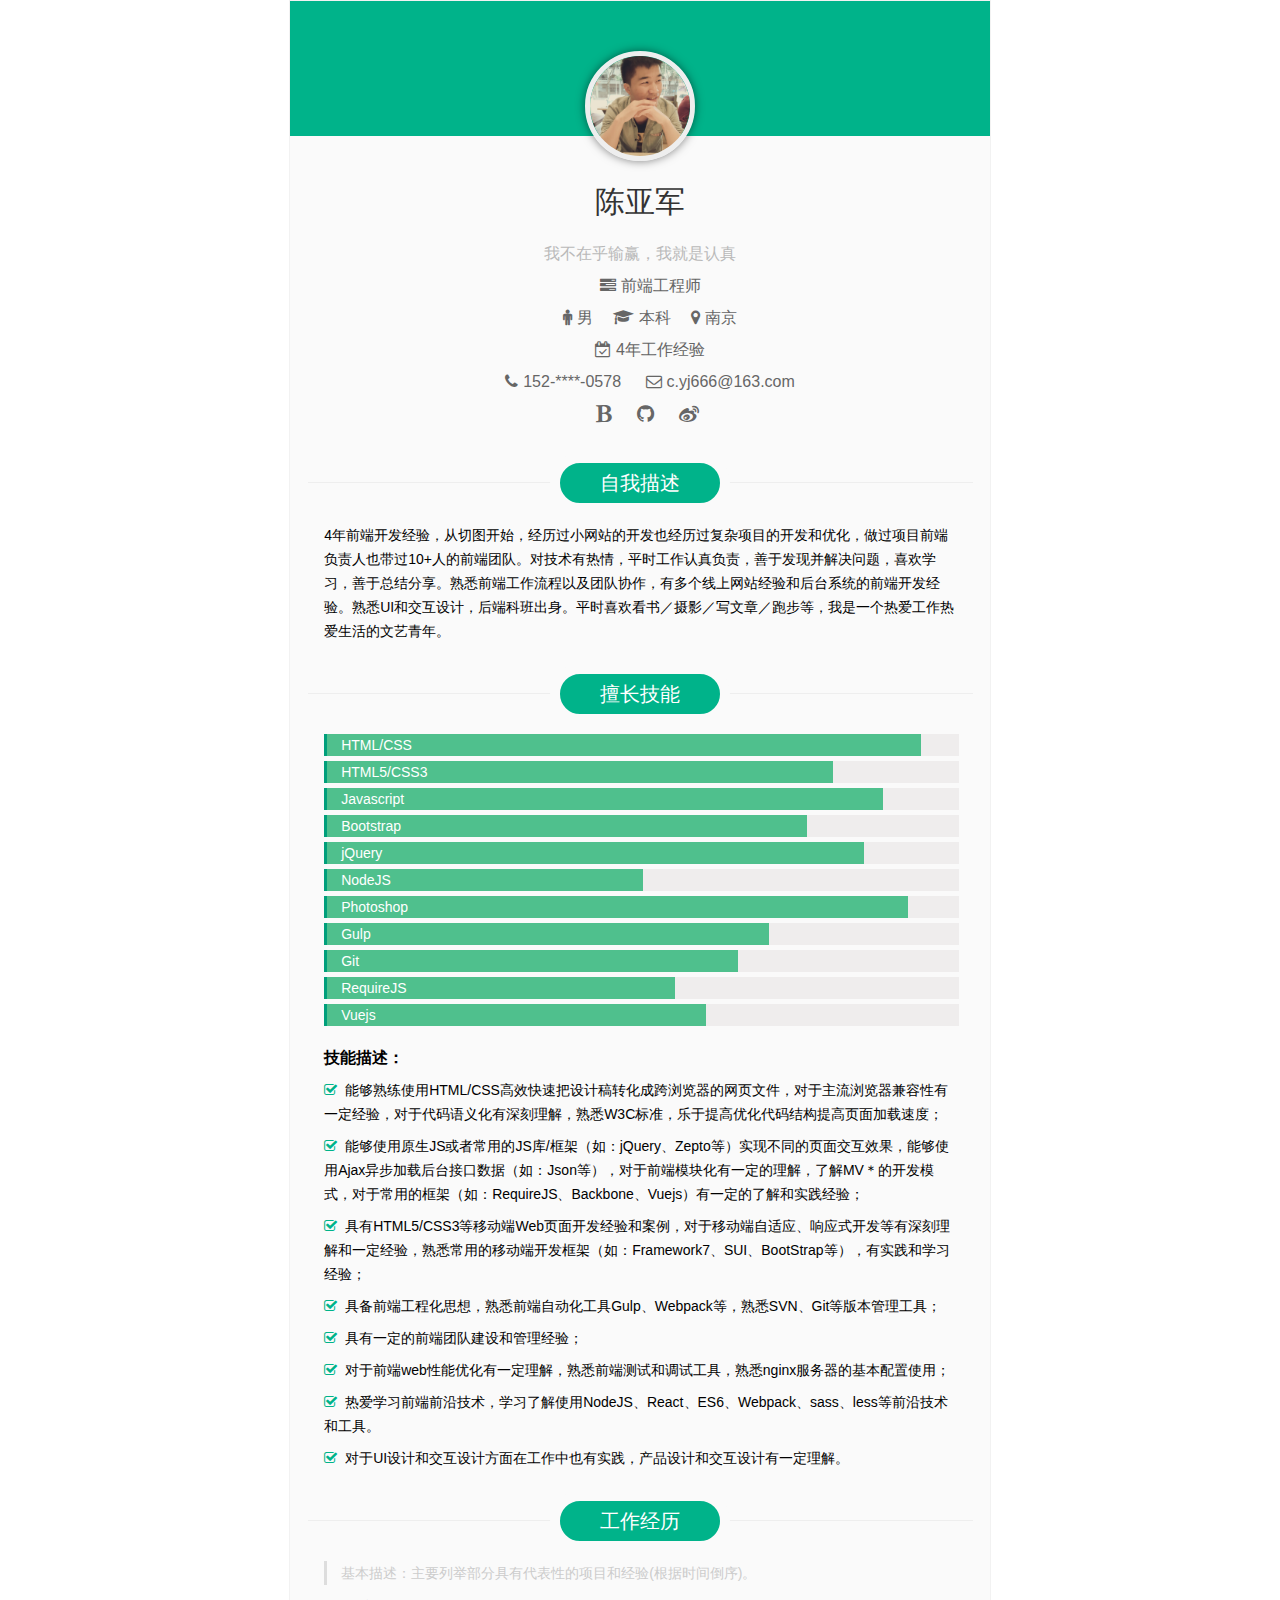
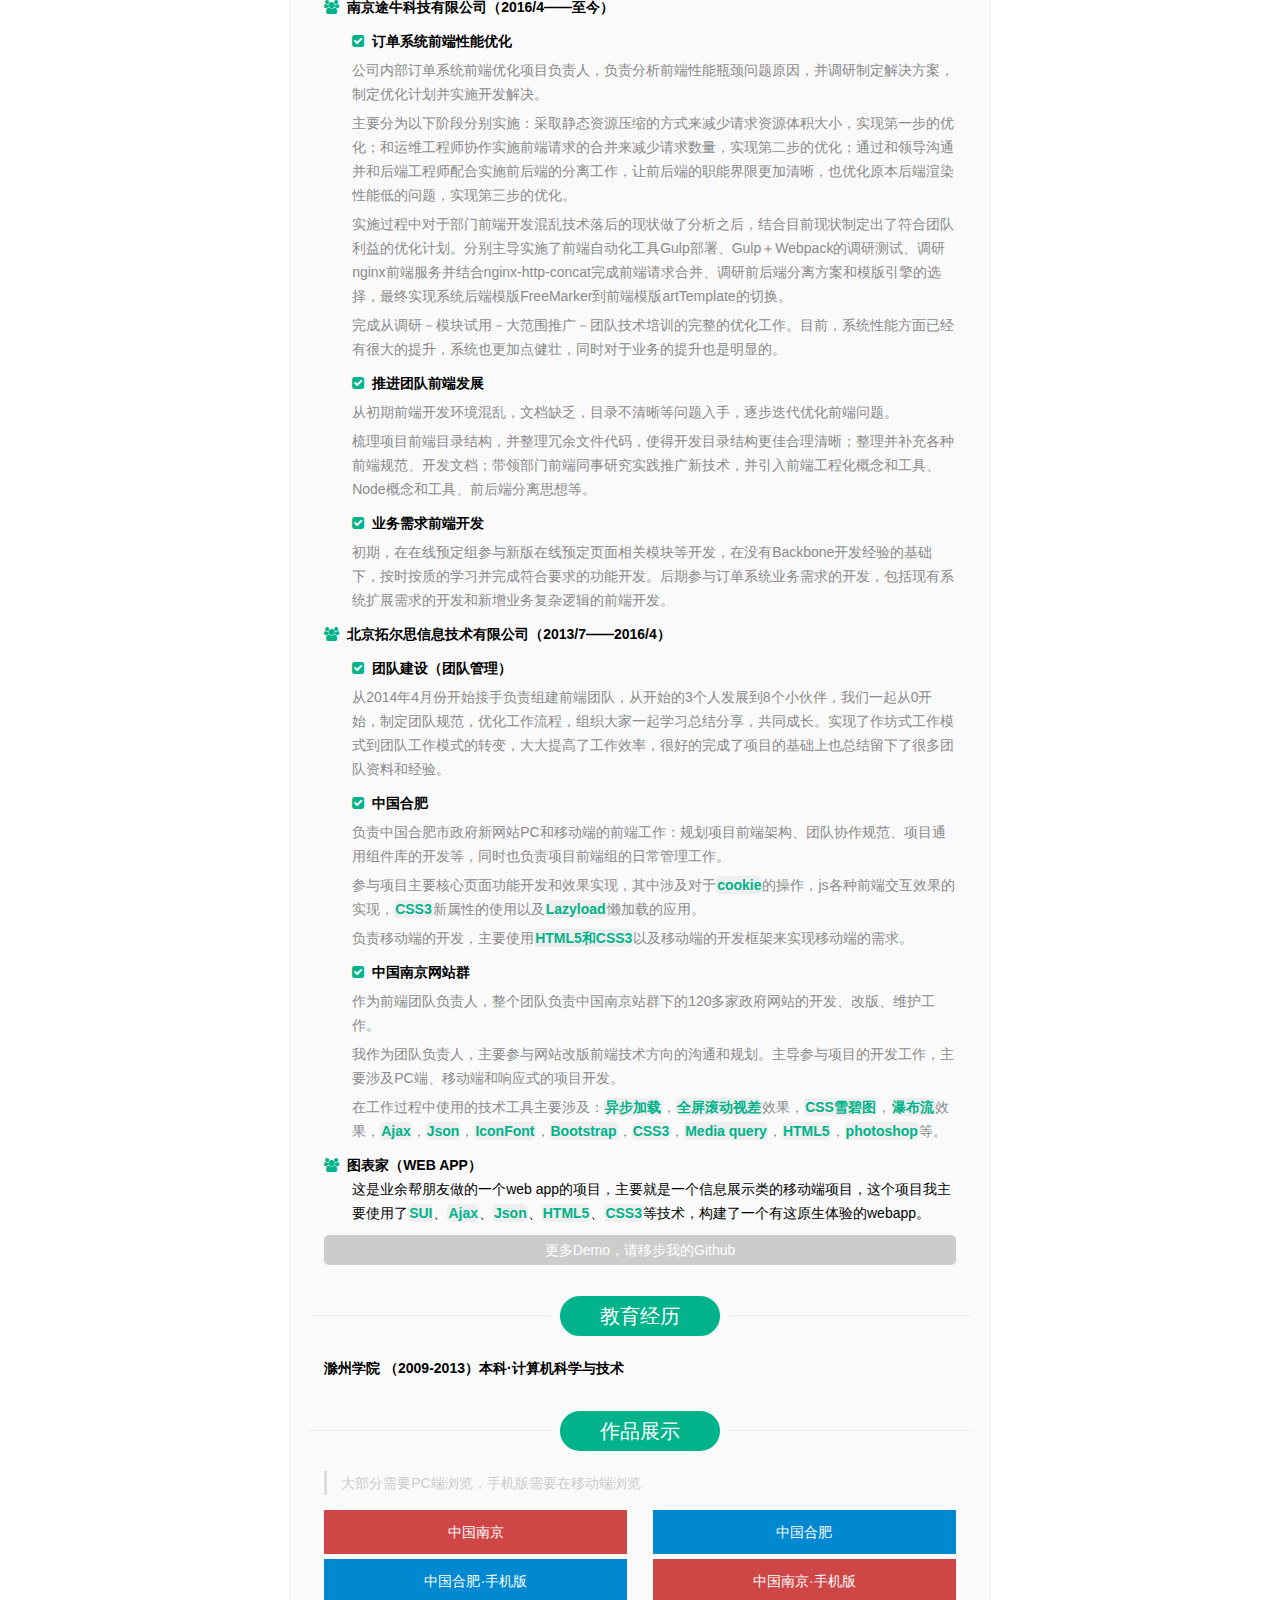
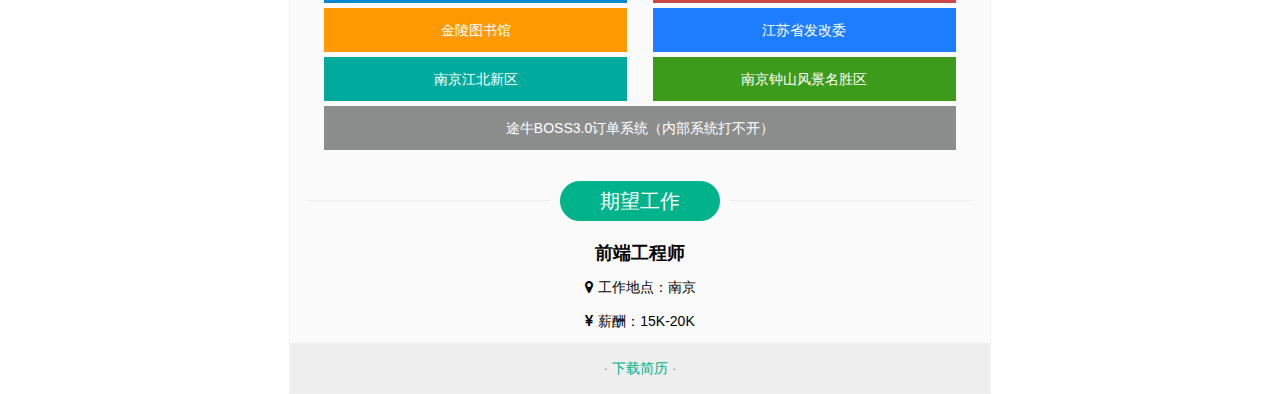
==== commit 77651825: "Update index.html" ====
--- a/index.html
+++ b/index.html
@@ -22,7 +22,7 @@
 		<p><i class="fa fa-tasks"></i>前端工程师</p>
 		<p><span><i class="fa fa-male"></i>男</span><span><i class="fa fa-graduation-cap"></i>本科</span><span><i class="fa fa-map-marker"></i>南京</span></p>
 		<p><i class="fa fa-calendar-check-o"></i><span>4年工作经验</span></p>
-		<p><span><i class="fa fa-phone"></i>152-6145-0578</span> <span><i class="fa fa-envelope-o"></i>c.yj666@163.com</span></p>
+		<p><span><i class="fa fa-phone"></i>152-****-0578</span> <span><i class="fa fa-envelope-o"></i>c.yj666@163.com</span></p>
 		<p><a href="https://github.com/stuxt/stuxt.github.io/issues" target="_blank"><i class="fa fa-bold"></i></a><a href="https://github.com/stuxt" target="_blank"><i class="fa fa-github"></i></a><a href="http://weibo.com/cyj666" target="_blank"><i class="fa fa-weibo"></i></a></p>
 	</div>
 	<div class="ex-box">
@@ -173,8 +173,8 @@
 
 
 	<div class="footer">
-		<p>· <a href="https://github.com/stuxt/Resume/blob/master/files/Yajun's%20Resume.pdf" target="_blank">下载简历</a> ·</p>
+		<p>· <a href="https://github.com/stuxt/Resume/blob/master/files/FE-Yajun'sResume-2017.pdf" target="_blank">下载简历</a> ·</p>
 	</div>
 </div>
 </body>
-</html>+</html>
